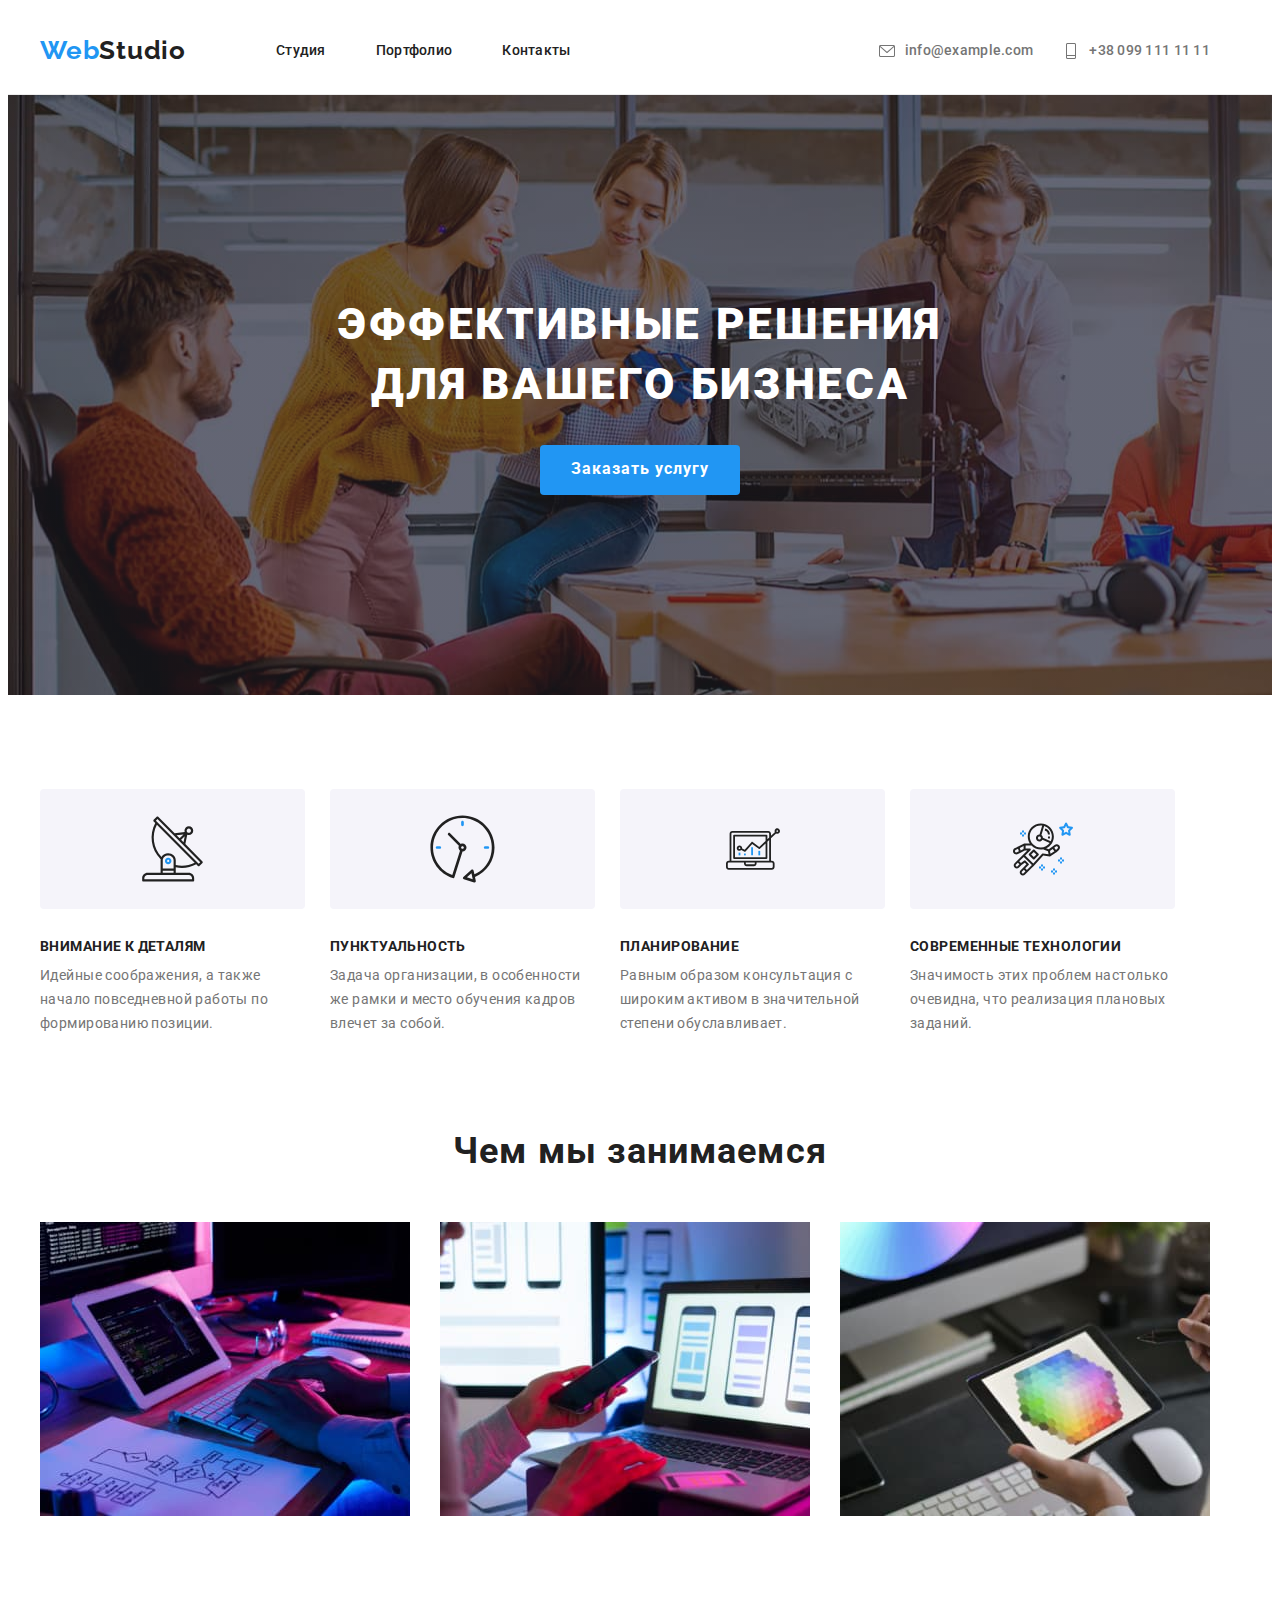
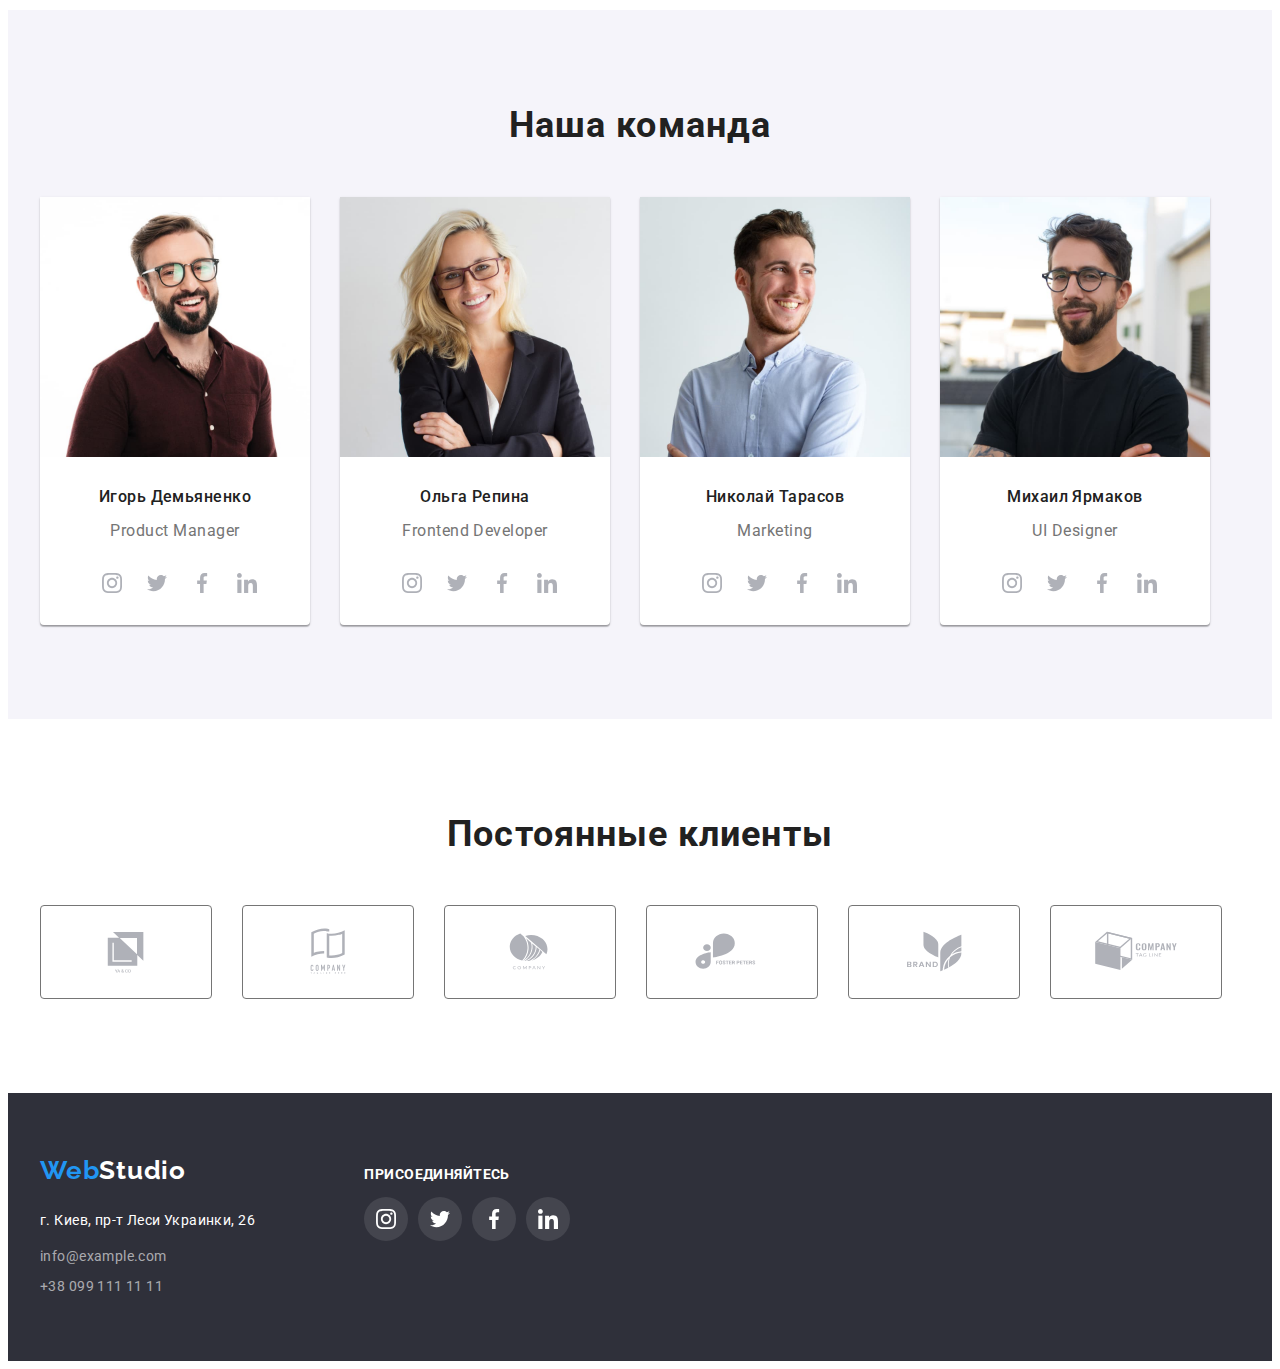
==== index.html @ 885ad69b "перенос 4-го дз" ====
<!DOCTYPE html>
<html lang="ru">
<head>
   <meta charset="UTF-8">
   <meta name="viewport" content="width=device-width, initial-scale=1.0">
   <title>WebStudio</title>
   <link rel="preconnect" href="https://fonts.googleapis.com">
<link rel="preconnect" href="https://fonts.gstatic.com" crossorigin>
<link href="https://fonts.googleapis.com/css2?family=Raleway:wght@700&family=Roboto:wght@400;500;700;900&display=swap" rel="stylesheet">
<link rel="stylesheet" href="https://cdnjs.cloudflare.com/ajax/libs/modern-normalize/1.1.0/modern-normalize.min.css" integrity="sha512-wpPYUAdjBVSE4KJnH1VR1HeZfpl1ub8YT/NKx4PuQ5NmX2tKuGu6U/JRp5y+Y8XG2tV+wKQpNHVUX03MfMFn9Q==" crossorigin="anonymous" referrerpolicy="no-referrer" />   
<link rel="stylesheet" href="./css/styles.css">
</head>
<body>
   <header class="header">
      <nav class="container main-nav">
            <a href="./index.html" class="logo">Web<span>Studio</span>
            </a>
        <ul class="site-nav list">
          <li class="item"><a class="link" href="">Студия</a></li>
          <li class="item"><a class="link" href="./portfolio.html">Портфолио</a></li>
          <li class="item"><a class="link" href="">Контакты</a></li>
       </ul>
     
     <div class="contact">
      
      <a class="contact-link" href="mailto:info@example.com">
         <svg class="icon-contact" width="16px" height="16px">
         <use href="./images/icons.svg#icon-envelope">
         </use>
      </svg>info@example.com</a>

      

      <a class="contact-link" href="tel:+380991111111">
         <svg class="icon-contact" width="16px" height="16px">
         <use href="./images/icons.svg#icon-vector"></use>
      </svg>
      +38 099 111 11 11
   </a>
      
     </div> 
   </nav>
   </header>
   
   <main>
       <!-- Hero section-->

      <section class="hero section">
         <div class="hero-container">
         <h1 class="hero-title">Эффективные решения для вашего бизнеса</h1>
         <button class="hero-button" type="button">Заказать услугу</button>
         </div>
      </section>


       <!-- Work section-->
   <section class="section-work section">
      <div class="container">

      <ul class="list-work list">
         <li>
            <div class="icon-work">
            <svg width="65" height="70">
               <use href="./images/icons.svg#icon-antenna">hgfhfh</use>
            </svg>
            </div>
            <h3 class="section-title">Внимание к деталям</h3>
         <p class="section-description">Идейные соображения, а также начало повседневной работы по формированию позиции.</p>
      </li>
      <li>
         <div class="icon-work">
         <svg width="67" height="70">
            <use href="./images/icons.svg#icon-clock">hgfhfh</use>
         </svg>
      </div>
         <h3 class="section-title">Пунктуальность</h3>
        <p class="section-description">Задача организации, в особенности же рамки и место обучения кадров влечет за собой.</p>
   </li>
   <li>
      <div class="icon-work">
      <svg width="70" height="54">
         <use href="./images/icons.svg#icon-diagram">hgfhfh</use>
      </svg>
   </div>
        <h3 class="section-title">Планирование</h3>
       <p class="section-description">Равным образом консультация с широким активом в значительной степени обуславливает.</p>
  </li>
  <li>
   <div class="icon-work">
   <svg width="70" height="60">
      <use href="./images/icons.svg#icon-astronaut">hgfhfh</use>
   </svg>
</div>
       <h3 class="section-title">Современные технологии</h3>
      <p class="section-description">Значимость этих проблем настолько очевидна, что реализация плановых заданий.</p>
  </li>
      </ul>
      
      </div>
   </section>

    <!-- Examples work section-->

   <section class="section-do">
      <div class="container">
      <h2 class="title">Чем мы занимаемся</h2>
<ul class="list-do list">
   <li class="item-do">
      <img src="./images/img1.jpg" alt="Компьютер" width="370">
   </li>
   <li class="item-do">
      <img src="./images/img2.jpg" alt="Телефон" width="370">
   </li>
   <li class="item-do">
      <img src="./images/img3.jpg" alt="Планшет" width="370">
   </li>
</ul>
</div>
   </section>

    <!-- Team section-->

   <section class="section-team section">
      <div class="container">
      <h2 class="team-title title">Наша команда</h2>

      <ul class="team list">

          <!-- First card -->

         <li class="team-item">
            <img src="./images/team1.jpg" alt="Дизайнер" width="270">
            <div class="team-wrap">
            <h3 class="team-name">Игорь Демьяненко</h3>
            <p class="team-descr">Product Manager</p>
            </div>

            <ul class="social-team">
               <li class="social-list">
                  <a class="team-link" href="#">
                  <svg class="icon-team">
                     <use href="./images/icons.svg#icon-instagram"></use>
                  </svg>
               </a>
               </li>
               <li class="social-list">
                  <a class="team-link" href="#">
                  <svg class="icon-team">
                     <use href="./images/icons.svg#icon-twitter-1"></use>
                  </svg>
                  </a>
               </li>
               <li class="social-list">
                  <a class="team-link" href="#">
                  <svg class="icon-team">
                     <use href="./images/icons.svg#icon-facebook"></use>
                  </svg>
                  </a>
               </li>
               <li class="social-list">
                  <a class="team-link" href="#">
                  <svg class="icon-team">
                     <use href="./images/icons.svg#icon-linkedin"></use>
                  </svg>
                  </a>
               </li>
            </ul>

         </li>
         <li class="team-item">
            <img src="./images/team2.jpg" alt="Разработчик" width="270">
            <div class="team-wrap">
            <h3 class="team-name">Ольга Репина</h3>
            <p class="team-descr">Frontend Developer</p>
         </div>

         <ul class="social-team">
            <li class="social-list">
               <a class="team-link" href="#">
               <svg class="icon-team">
                  <use href="./images/icons.svg#icon-instagram"></use>
               </svg>
            </a>
            </li>
            <li class="social-list">
               <a class="team-link" href="#">
               <svg class="icon-team">
                  <use href="./images/icons.svg#icon-twitter-1"></use>
               </svg>
               </a>
            </li>
            <li class="social-list">
               <a class="team-link" href="#">
               <svg class="icon-team">
                  <use href="./images/icons.svg#icon-facebook"></use>
               </svg>
               </a>
            </li>
            <li class="social-list">
               <a class="team-link" href="#">
               <svg class="icon-team">
                  <use href="./images/icons.svg#icon-linkedin"></use>
               </svg>
               </a>
            </li>
         </ul>

         </li>
         <li class="team-item">
            <img src="./images/team3.jpg" alt="Маркетолог" width="270">
            <div class="team-wrap">
            <h3 class="team-name">Николай Тарасов</h3>
            <p class="team-descr">Marketing</p>
         </div>

         <ul class="social-team">
            <li class="social-list">
               <a class="team-link" href="#">
               <svg class="icon-team">
                  <use href="./images/icons.svg#icon-instagram"></use>
               </svg>
            </a>
            </li>
            <li class="social-list">
               <a class="team-link" href="#">
               <svg class="icon-team">
                  <use href="./images/icons.svg#icon-twitter-1"></use>
               </svg>
               </a>
            </li>
            <li class="social-list">
               <a class="team-link" href="#">
               <svg class="icon-team">
                  <use href="./images/icons.svg#icon-facebook"></use>
               </svg>
               </a>
            </li>
            <li class="social-list">
               <a class="team-link" href="#">
               <svg class="icon-team">
                  <use href="./images/icons.svg#icon-linkedin"></use>
               </svg>
               </a>
            </li>
         </ul>

         </li>
         <li class="team-item">
            <img src="./images/team4.jpg" alt="Дизайнер интерфейсов" width="270">
            <div class="team-wrap">
            <h3 class="team-name">Михаил Ярмаков</h3>
            <p class="team-descr">UI Designer</p>
         </div>

         <ul class="social-team">
            <li class="social-list">
               <a class="team-link" href="#">
               <svg class="icon-team">
                  <use href="./images/icons.svg#icon-instagram"></use>
               </svg>
            </a>
            </li>
            <li class="social-list">
               <a class="team-link" href="#">
               <svg class="icon-team">
                  <use href="./images/icons.svg#icon-twitter-1"></use>
               </svg>
               </a>
            </li>
            <li class="social-list">
               <a class="team-link" href="#">
               <svg class="icon-team">
                  <use href="./images/icons.svg#icon-facebook"></use>
               </svg>
               </a>
            </li>
            <li class="social-list">
               <a class="team-link" href="#">
               <svg class="icon-team">
                  <use href="./images/icons.svg#icon-linkedin"></use>
               </svg>
               </a>
            </li>
         </ul>

         </li>
      </ul>
      </div>
   </section>

   <!-- Clients -->

   <section class="clients">
      <div class="container">

         <h2 class="clients-title title">Постоянные клиенты</h2>

         <ul class="clients-list">
            <li class="clients-item">
               <a href="#">
                  <svg class="icon-clients" >
                  <use href="./images/icons.svg#icon-logo">
                  </use>
               </svg>
            </a>
            </li>
            <li class="clients-item">
               <a href="#">
                  <svg class="icon-clients">
                  <use href="./images/icons.svg#icon-logo-1">
                  </use>
               </svg>
            </a>
            </li>
            <li class="clients-item">
               <a href="#">
                  <svg class="icon-clients">
                  <use href="./images/icons.svg#icon-logo-2">
                  </use>
               </svg>
            </a>
            </li>
            <li class="clients-item">
               <a href="#">
                  <svg class="icon-clients">
                  <use href="./images/icons.svg#icon-logo-3">
                  </use>
               </svg>
            </a>
            </li>
            <li class="clients-item">
               <a href="#">
                  <svg class="icon-clients">
                  <use href="./images/icons.svg#icon-logo-4">
                  </use>
               </svg>
            </a>
            </li>
            <li class="clients-item">
               <a href="#">
                  <svg class="icon-clients">
                  <use href="./images/icons.svg#icon-logo-5">
                  </use>
               </svg>
            </a>
            </li>
         </ul>
      </div>
   </section>
   </main>

    <!-- Footer Ooo-->

   <footer class="footer">

      <div class="container">
      <div class="footer-wrap">
      <a href="" class="logo footer">Web<span>Studio</span></a>
      <div class="adress-wrap">
         <p class="adress">г. Киев, пр-т Леси Украинки, 26</p>
         <a class="footer-link" href="mailto:info@example.com">info@example.com</a><br />
         <a class="footer-link" href="tel:+380991111111">+38 099 111 11 11</a>
      </div>
      </div>

      <!-- Socials -->

<div class="footer-socials">
   <p class="footer-socials-title">Присоединяйтесь</p>

   <ul class="social-footer">

      <li class="social-footer-list">
         <a class="social-footer-link" href="#">
         <svg class="icon-footer" width="20" height="20">
            <use href="./images/icons.svg#icon-instagram"></use>
         </svg>
      </a>

      </li>
      <li class="social-footer-list">
         <a class="social-footer-link" href="#">
         <svg class="icon-footer" width="20" height="20">
            <use href="./images/icons.svg#icon-twitter-1"></use>
         </svg>
         </a>
      </li>

      <li class="social-footer-list">
         <a class="social-footer-link" href="#">
         <svg class="icon-footer" width="20" height="20">
            <use href="./images/icons.svg#icon-facebook"></use>
         </svg>
         </a>
      </li>

      <li class="social-footer-list">
         <a class="social-footer-link" href="#">
         <svg class="icon-footer" width="20" height="20">
            <use href="./images/icons.svg#icon-linkedin"></use>
         </svg>
         </a>
      </li>

   </ul>

</div>
      </div>
   </footer>
</body>
</html>
---- css/styles.css ----
:root{
    --primary-text-color: #212121;
    --secondary-text-color: #757575;
    --primary-white-color: #FFFFFF;
    --accent-color: #2196F3;
    --background-color: #2F303A;
    --background-button: #F5F4FA;
    --socials-color: #afb1b8;
}

body{
    color: var(--secondary-text-color);
    font-family: 'Roboto', sans-serif;
    font-size: 16px;
    line-height: 1.87;
    letter-spacing: 0.03em;
    text-align: left;
}

.section{
    padding-top: 94px;
    padding-bottom: 94px;
}

ul {
    margin: 0;
    padding: 0;
    list-style: none;
  }

img{
    display: block;
}

h1,h2,h3,h4,h5,h6{
    color: var(--primary-text-color);
    margin: 0;
    font-size: 18px;
    font-weight: 700;
    line-height: 2;
    letter-spacing: 0.06em;
}


/* Logo */

.logo{
    font-family: 'Raleway', sans-serif;
    color: var(--accent-color) ;
    
font-size: 26px;

font-weight: 700;
line-height: 1.19;
letter-spacing: 0.03em;
text-align: left;
text-decoration: none;
}

.logo > span{
    color: var(--primary-text-color);
    font-size: 26px;
    line-height: 1.38;
    letter-spacing: 0.03em;
    margin-right: 90px;
}

/* Site-nav */

.header{
    border-bottom: 1px solid #ECECEC ;
    padding-top: 25px;
    padding-bottom: 25px;
}

.container{
    width: 1200px;
    padding-left: 15px;
    padding-right: 15px;
    margin-left: auto;
    margin-right: auto;
}

.main-nav{
    display: flex;
    align-items: center;
}

.site-nav{
    display: flex;
}

.site-nav .link{
    display: block;
    font-weight: 500;
    font-size: 14px;
    line-height: 1.14;
    letter-spacing: 0.02em;
    color: var(--primary-text-color);
    text-decoration: none;
}

.site-nav .item{
    margin-right: 50px;
}

.site-nav .item:last-child{
    margin-right: 0;
}

.site-nav .link:hover,
.site-nav .link:focus{
    color: var(--accent-color);
}

.list{
    list-style: none;
}

/* Contact */

.icon-contact{
    
    margin-right: 10px;
}

.contact-link{
    margin-right: 30px;
}

.contact{
    display: flex;
    margin-left: auto;
    
    
}

.contact-link{
    display: flex;
    color: var(--secondary-text-color);
    font-weight: 500;
    font-size: 14px;
    line-height: 1.14;
    letter-spacing: 0.02em;
    text-decoration: none;
    align-items: center;
}

.icon-contact{
    fill: var(--secondary-text-color);
}


.contact-link:first-child{
    margin-right: 30px;
}

.contact-link:hover,
.contact-link:focus{
    color: var(--accent-color);
}

.contact-link:hover .icon-contact,
.contact-link:focus .icon-contact{
    fill: var(--accent-color);

}





/* Hero */

.hero{
    
    background-image: linear-gradient(
        to right, rgba(47,48,58,0.4), rgba(47,48,58,0.4)
    ),
    url(../images/hero.jpg);
    max-width: 1600px;
    padding-top: 200px;
    padding-bottom: 200px;
    margin-left: auto;
    margin-right: auto;
}

.hero-container{
    width: 640px;
    text-align: center;
    margin-left: auto;
    margin-right: auto;

}

.hero-title{
    
    color: var(--primary-white-color);
font-size: 44px;
font-weight: 900;
line-height: 1.36;
letter-spacing: 0.06em;
text-align: center;
text-transform: uppercase;
margin-bottom: 30px;

}

.hero-button{
    color: var(--primary-white-color);
    background-color: var(--accent-color);
    font-family: 'Roboto', sans-serif;
    width: 200px;
    height: 50px;
    border-radius: 4px;
    padding: 0;
    border: 0;
font-size: 16px;
font-style: normal;
font-weight: 700;
line-height: 1.88;
letter-spacing: 0.06em;
text-align: center;
cursor: pointer;
}

/* Section Work */

.icon-work{
    display: flex;
  min-height: 120px;
  background-color: var(--background-button);
  justify-content: center;
  align-items: center;
  border-radius: 4px;
  margin-bottom: 30px;
}

.section-work{
    padding-bottom: 47px;
}

.list-work{
    display: flex;
    padding-left: 0;
}

.list-work > li{
    width: 265px;
    margin-right: 25px;
}

.list-work > li:last-child{
    margin-right: 0;
}

.section-description{
font-size: 14px;
line-height: 1.71;
letter-spacing: 0.03em;
margin: 0;
margin-top: 10px;
}

.section-title{

font-size: 14px;
font-weight: 700;
line-height: 1.14;
letter-spacing: 0.03em;
text-transform: uppercase;
}

.section-do,
.section-team{
    margin-left: auto;
    margin-right: auto;
    
}

.section-do{
    padding-top: 47px;
    padding-bottom: 94px;
}

.section-do .title{
    margin-bottom: 50px;
}

.section-team{
    background-color: var(--background-button);
    padding-bottom: 94px;
}

.list-do{
    display: flex;
    padding-left: 0;
    margin-top: 0;
    margin-bottom: 0;
}

.item-do{  
    margin-right: 30px;
}

.item-do:last-child{
    margin-right: 0;
}



.title{
font-size: 36px;
font-weight: 700;
line-height: 1.17;
letter-spacing: 0.03em;
text-align: center;

}

/* Team */
.team-name{
font-size: 16px;
font-weight: 500;
line-height: 1.19;
letter-spacing: 0.03em;
}

.team-title{
    margin-bottom: 50px;
}

.team{
    display: flex;
    padding-left: 0;
}

.team-descr{
    margin: 0;
    margin-top: 10px;
    
}

.team-item{
    margin-right: 30px;
    min-height: 428px;
    background-color: var(--primary-white-color);
    box-shadow: 0px 1px 3px rgba(0, 0, 0, 0.12), 0px 1px 1px rgba(0, 0, 0, 0.14), 0px 2px 1px rgba(0, 0, 0, 0.2);
    border-radius: 0px 0px 4px 4px;
}

.team-item:last-child{
    margin: 0;
}

.team-wrap{
    text-align: center;
    margin-top: 30px;
    margin-bottom: 16px;
}

.team-name{
    margin: 0;
}

/* Team socials */

.social-team{
    display: flex;
    justify-content: space-around;
    padding-left: 49px;
    padding-right: 41px;
}

.icon-team{
    width: 20px;
    height: 20px;
    fill: var(--socials-color);
}

.social-list{
    display: flex;
    align-items: center;
}

.team-link{
    display: flex;
    width: 44px;
    height: 44px;
    align-items: center;
    justify-content: center;
}

.team-link:hover,
.team-link:focus{
    background-color: var(--accent-color);
    border-radius: 50%;
}



.social-list:hover .icon-team{
    fill: var(--primary-white-color);
}


button{
    color:var(--primary-text-color);
}

button:hover{
    background-color: var(--accent-color);
    color: var(--primary-white-color);
    
}

/* Clients */

.clients{
    padding-top: 94px;
    padding-bottom: 94px;
}

.clients-title{
    
    margin-bottom: 50px;
}

.clients-list{
    display: flex;
    
}

.clients-item{
    border: 1px solid;
    border-radius: 4px;
    margin-right: 30px;
    width: 170px;
    height: 92px;
}

.clients-item:last-child{
    margin-right: 0;
}



.icon-clients{
    width: 170px;
    height: 92px;
    fill: var(--socials-color);
}

.icon-clients:hover{
    fill: var(--accent-color);
    border: 1px solid var(--accent-color);
    border-radius: 4px;
}
   


/* Footer */

.footer{
    background-color: var(--background-color);
    padding-top: 60px;
    padding-bottom: 60px;
}

.footer-wrap{
    display: inline-flex;
    flex-wrap: wrap;
    flex-direction: column;
    width: 250px;
}


.logo.footer > span{
    color: var(--primary-white-color);
}

.logo.footer{
    padding: 0;
}

.adress{
    color: var(--primary-white-color);
    font-size: 14px;
    line-height: 1.71;
    letter-spacing: 0.03em;
    font-style: normal;
    margin-top: 20px;
    margin-bottom: 9px;
}

.footer-link{
    color: #FFFFFF99;
font-size: 14px;
line-height: 1.71px;
letter-spacing: 0.03em;
text-decoration: none;
font-style: normal;
margin-bottom: 9px;
}

.footer-link:hover,
.footer-link:focus{
    color: var(--accent-color);
}

/* Footer socials */

.footer-socials-title{
    color:var(--primary-white-color);
    text-transform: uppercase;;
font-size: 14px;
font-weight: 700;
line-height: 1.14;
letter-spacing: 0.03em;
}

.footer-socials{
display: inline-flex;
flex-direction: column;
margin-left: 70px;
   
}

.social-footer{
    display: flex;
    justify-content: space-around;
}

.social-footer-list{
    background-color: rgba(255, 255, 255, 0.1);
    width: 44px;
    height: 44px;
    border-radius: 50%;
    display: flex;
    align-items: center;
    justify-content: center;
    margin-right: 10px;
}

.social-footer-list:hover{
    background-color: var(--accent-color);
}


.icon-footer{
    display: flex;
    justify-content: center;
    align-items: center;
    fill: var(--primary-white-color);
     
}
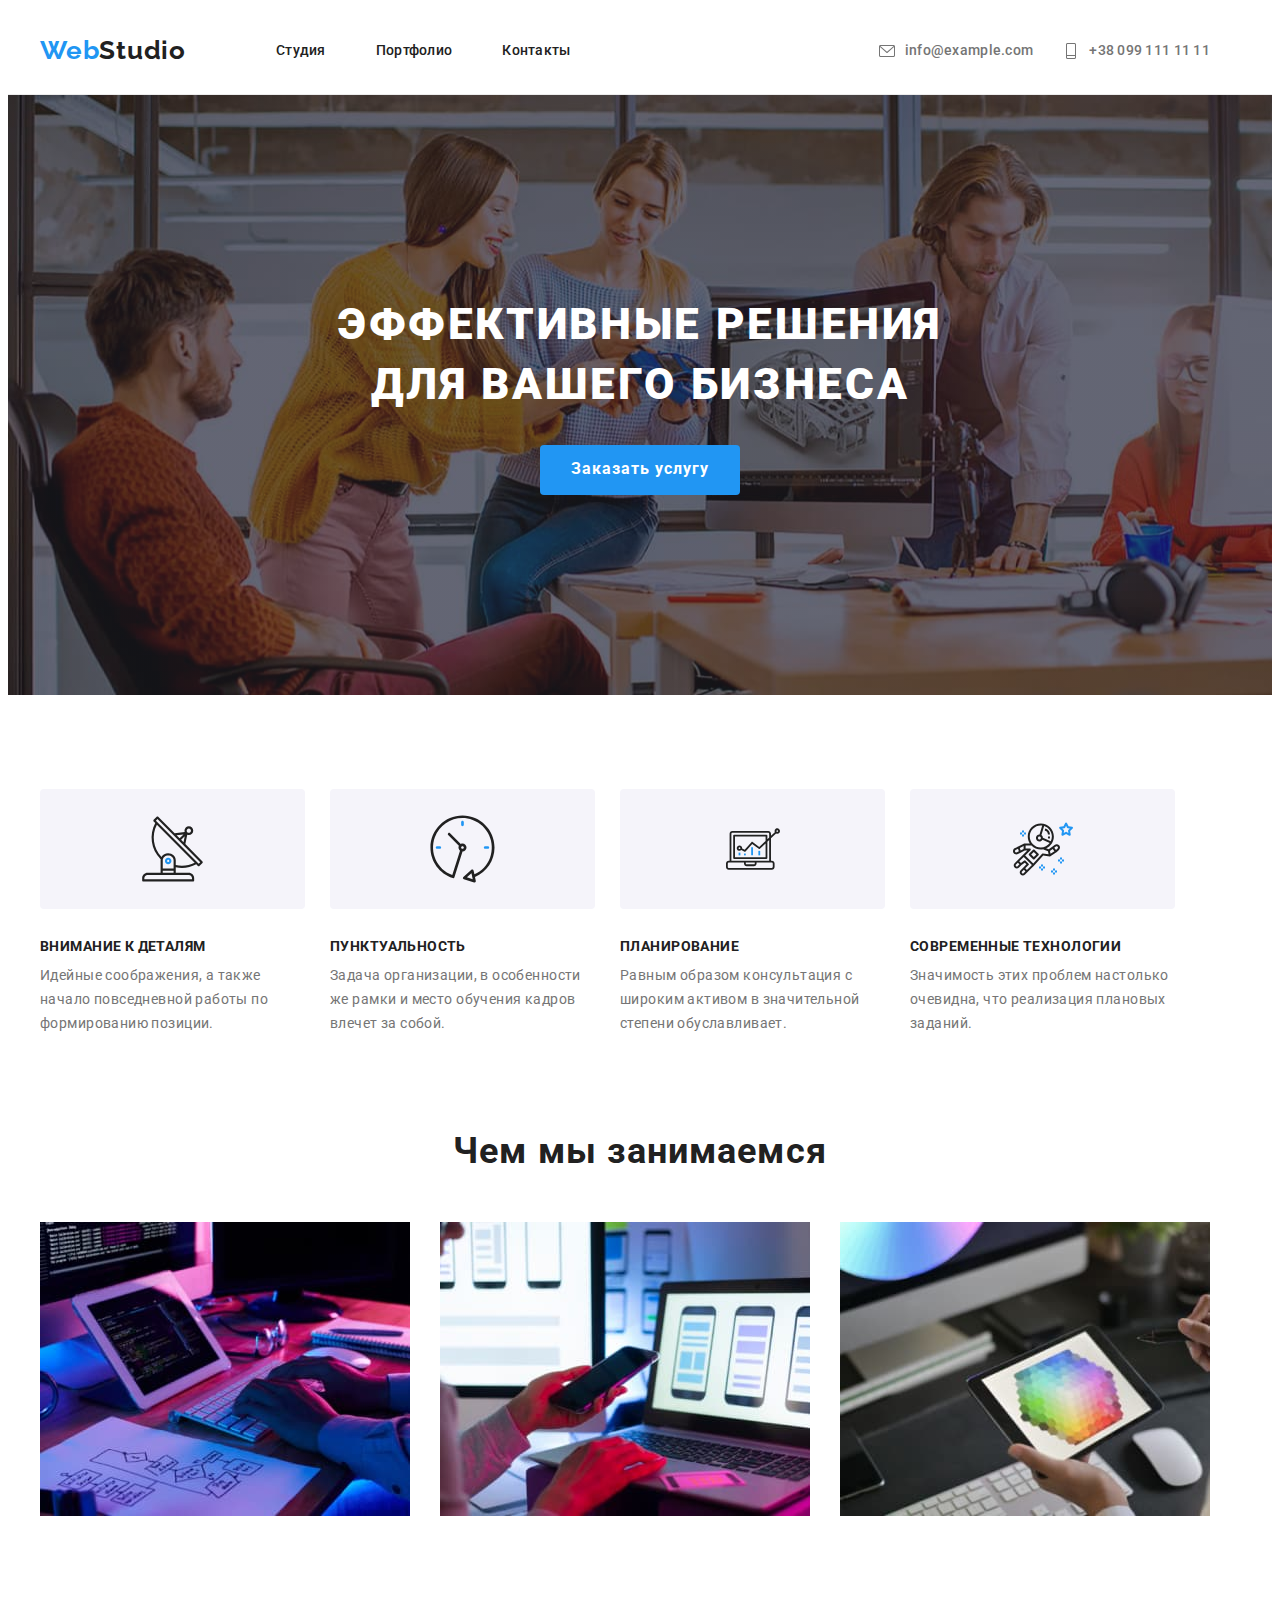
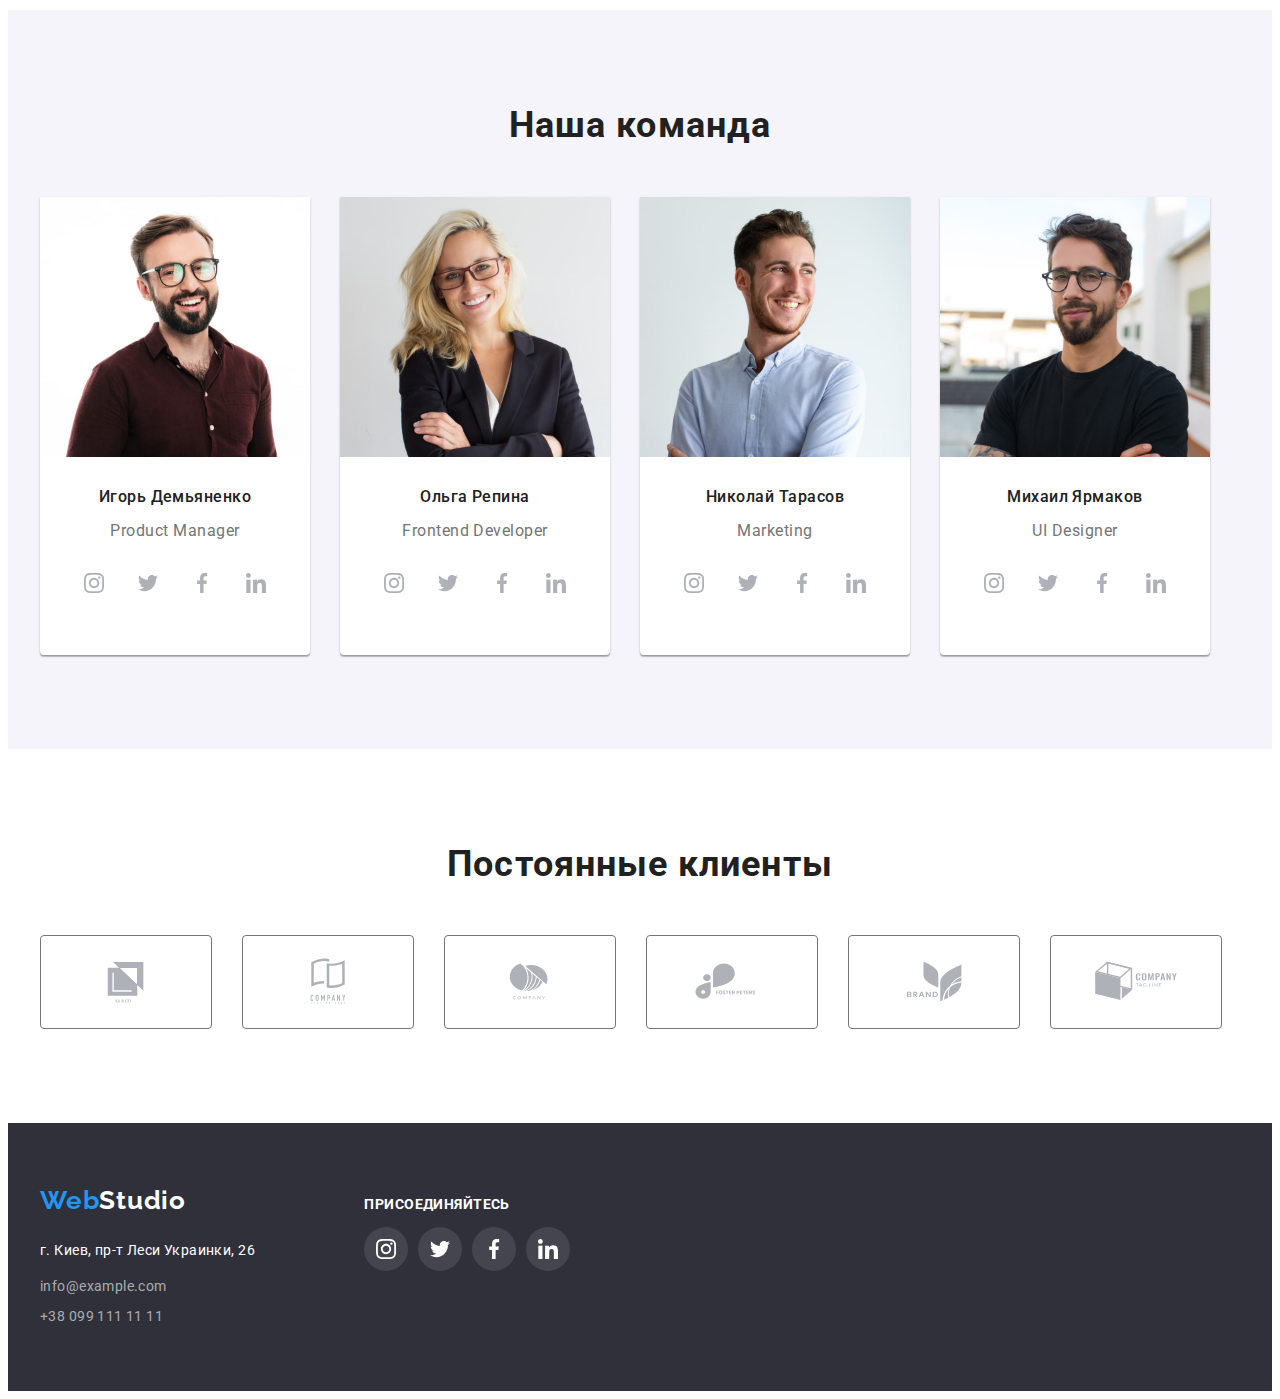
==== commit d2bb3c1a: "исправлены файлы" ====
--- a/index.html
+++ b/index.html
@@ -136,28 +136,28 @@
             </div>
 
             <ul class="social-team">
-               <li class="social-list">
+               <li class="social-item">
                   <a class="team-link" href="#">
                   <svg class="icon-team">
                      <use href="./images/icons.svg#icon-instagram"></use>
                   </svg>
                </a>
                </li>
-               <li class="social-list">
+               <li class="social-item">
                   <a class="team-link" href="#">
                   <svg class="icon-team">
                      <use href="./images/icons.svg#icon-twitter-1"></use>
                   </svg>
                   </a>
                </li>
-               <li class="social-list">
+               <li class="social-item">
                   <a class="team-link" href="#">
                   <svg class="icon-team">
                      <use href="./images/icons.svg#icon-facebook"></use>
                   </svg>
                   </a>
                </li>
-               <li class="social-list">
+               <li class="social-item">
                   <a class="team-link" href="#">
                   <svg class="icon-team">
                      <use href="./images/icons.svg#icon-linkedin"></use>
@@ -175,28 +175,28 @@
          </div>
 
          <ul class="social-team">
-            <li class="social-list">
+            <li class="social-item">
                <a class="team-link" href="#">
                <svg class="icon-team">
                   <use href="./images/icons.svg#icon-instagram"></use>
                </svg>
             </a>
             </li>
-            <li class="social-list">
+            <li class="social-item">
                <a class="team-link" href="#">
                <svg class="icon-team">
                   <use href="./images/icons.svg#icon-twitter-1"></use>
                </svg>
                </a>
             </li>
-            <li class="social-list">
+            <li class="social-item">
                <a class="team-link" href="#">
                <svg class="icon-team">
                   <use href="./images/icons.svg#icon-facebook"></use>
                </svg>
                </a>
             </li>
-            <li class="social-list">
+            <li class="social-item">
                <a class="team-link" href="#">
                <svg class="icon-team">
                   <use href="./images/icons.svg#icon-linkedin"></use>
@@ -214,28 +214,28 @@
          </div>
 
          <ul class="social-team">
-            <li class="social-list">
+            <li class="social-item">
                <a class="team-link" href="#">
                <svg class="icon-team">
                   <use href="./images/icons.svg#icon-instagram"></use>
                </svg>
             </a>
             </li>
-            <li class="social-list">
+            <li class="social-item">
                <a class="team-link" href="#">
                <svg class="icon-team">
                   <use href="./images/icons.svg#icon-twitter-1"></use>
                </svg>
                </a>
             </li>
-            <li class="social-list">
+            <li class="social-item">
                <a class="team-link" href="#">
                <svg class="icon-team">
                   <use href="./images/icons.svg#icon-facebook"></use>
                </svg>
                </a>
             </li>
-            <li class="social-list">
+            <li class="social-item">
                <a class="team-link" href="#">
                <svg class="icon-team">
                   <use href="./images/icons.svg#icon-linkedin"></use>
@@ -253,28 +253,28 @@
          </div>
 
          <ul class="social-team">
-            <li class="social-list">
+            <li class="social-item">
                <a class="team-link" href="#">
                <svg class="icon-team">
                   <use href="./images/icons.svg#icon-instagram"></use>
                </svg>
             </a>
             </li>
-            <li class="social-list">
+            <li class="social-item">
                <a class="team-link" href="#">
                <svg class="icon-team">
                   <use href="./images/icons.svg#icon-twitter-1"></use>
                </svg>
                </a>
             </li>
-            <li class="social-list">
+            <li class="social-item">
                <a class="team-link" href="#">
                <svg class="icon-team">
                   <use href="./images/icons.svg#icon-facebook"></use>
                </svg>
                </a>
             </li>
-            <li class="social-list">
+            <li class="social-item">
                <a class="team-link" href="#">
                <svg class="icon-team">
                   <use href="./images/icons.svg#icon-linkedin"></use>
@@ -297,7 +297,7 @@
 
          <ul class="clients-list">
             <li class="clients-item">
-               <a href="#">
+               <a href="#" class="clients-link">
                   <svg class="icon-clients" >
                   <use href="./images/icons.svg#icon-logo">
                   </use>
@@ -305,7 +305,7 @@
             </a>
             </li>
             <li class="clients-item">
-               <a href="#">
+               <a href="#" class="clients-link">
                   <svg class="icon-clients">
                   <use href="./images/icons.svg#icon-logo-1">
                   </use>
@@ -313,7 +313,7 @@
             </a>
             </li>
             <li class="clients-item">
-               <a href="#">
+               <a href="#" class="clients-link">
                   <svg class="icon-clients">
                   <use href="./images/icons.svg#icon-logo-2">
                   </use>
@@ -321,7 +321,7 @@
             </a>
             </li>
             <li class="clients-item">
-               <a href="#">
+               <a href="#" class="clients-link">
                   <svg class="icon-clients">
                   <use href="./images/icons.svg#icon-logo-3">
                   </use>
@@ -329,7 +329,7 @@
             </a>
             </li>
             <li class="clients-item">
-               <a href="#">
+               <a href="#" class="clients-link">
                   <svg class="icon-clients">
                   <use href="./images/icons.svg#icon-logo-4">
                   </use>
@@ -337,7 +337,7 @@
             </a>
             </li>
             <li class="clients-item">
-               <a href="#">
+               <a href="#" class="clients-link">
                   <svg class="icon-clients">
                   <use href="./images/icons.svg#icon-logo-5">
                   </use>
@@ -370,7 +370,7 @@
 
    <ul class="social-footer">
 
-      <li class="social-footer-list">
+      <li class="social-footer-item">
          <a class="social-footer-link" href="#">
          <svg class="icon-footer" width="20" height="20">
             <use href="./images/icons.svg#icon-instagram"></use>
@@ -378,7 +378,7 @@
       </a>
 
       </li>
-      <li class="social-footer-list">
+      <li class="social-footer-item">
          <a class="social-footer-link" href="#">
          <svg class="icon-footer" width="20" height="20">
             <use href="./images/icons.svg#icon-twitter-1"></use>
@@ -386,7 +386,7 @@
          </a>
       </li>
 
-      <li class="social-footer-list">
+      <li class="social-footer-item">
          <a class="social-footer-link" href="#">
          <svg class="icon-footer" width="20" height="20">
             <use href="./images/icons.svg#icon-facebook"></use>
@@ -394,7 +394,7 @@
          </a>
       </li>
 
-      <li class="social-footer-list">
+      <li class="social-footer-item">
          <a class="social-footer-link" href="#">
          <svg class="icon-footer" width="20" height="20">
             <use href="./images/icons.svg#icon-linkedin"></use>
--- a/css/styles.css
+++ b/css/styles.css
@@ -347,6 +347,7 @@
     background-color: var(--primary-white-color);
     box-shadow: 0px 1px 3px rgba(0, 0, 0, 0.12), 0px 1px 1px rgba(0, 0, 0, 0.14), 0px 2px 1px rgba(0, 0, 0, 0.2);
     border-radius: 0px 0px 4px 4px;
+    padding-bottom: 30px;
 }
 
 .team-item:last-child{
@@ -368,8 +369,8 @@
 .social-team{
     display: flex;
     justify-content: space-around;
-    padding-left: 49px;
-    padding-right: 41px;
+    padding-left: 32px;
+    padding-right: 32px;
 }
 
 .icon-team{
@@ -378,9 +379,14 @@
     fill: var(--socials-color);
 }
 
-.social-list{
+.social-item{
     display: flex;
     align-items: center;
+    margin-right: 10px;
+}
+
+.social-item:last-child{
+    margin-right: 0;
 }
 
 .team-link{
@@ -389,7 +395,10 @@
     height: 44px;
     align-items: center;
     justify-content: center;
-}
+    
+}
+
+
 
 .team-link:hover,
 .team-link:focus{
@@ -399,8 +408,11 @@
 
 
 
-.social-list:hover .icon-team{
+
+.team-link:hover .icon-team,
+.team-link:focus .icon-team{
     fill: var(--primary-white-color);
+   
 }
 
 
@@ -408,7 +420,8 @@
     color:var(--primary-text-color);
 }
 
-button:hover{
+button:hover,
+button:focus{
     background-color: var(--accent-color);
     color: var(--primary-white-color);
     
@@ -451,11 +464,19 @@
     fill: var(--socials-color);
 }
 
-.icon-clients:hover{
+.clients-link{
+    font-size: 0;
+}
+
+.clients-link:hover .icon-clients,
+.clients-link:focus .icon-clients{
     fill: var(--accent-color);
     border: 1px solid var(--accent-color);
     border-radius: 4px;
 }
+
+
+
    
 
 
@@ -531,7 +552,7 @@
     justify-content: space-around;
 }
 
-.social-footer-list{
+.social-footer-link{
     background-color: rgba(255, 255, 255, 0.1);
     width: 44px;
     height: 44px;
@@ -542,10 +563,13 @@
     margin-right: 10px;
 }
 
-.social-footer-list:hover{
+.social-footer-link:hover,
+.social-footer-link:focus{
     background-color: var(--accent-color);
-}
-
+    background-size: inherit;
+    border-radius: 50%;
+   
+}
 
 .icon-footer{
     display: flex;
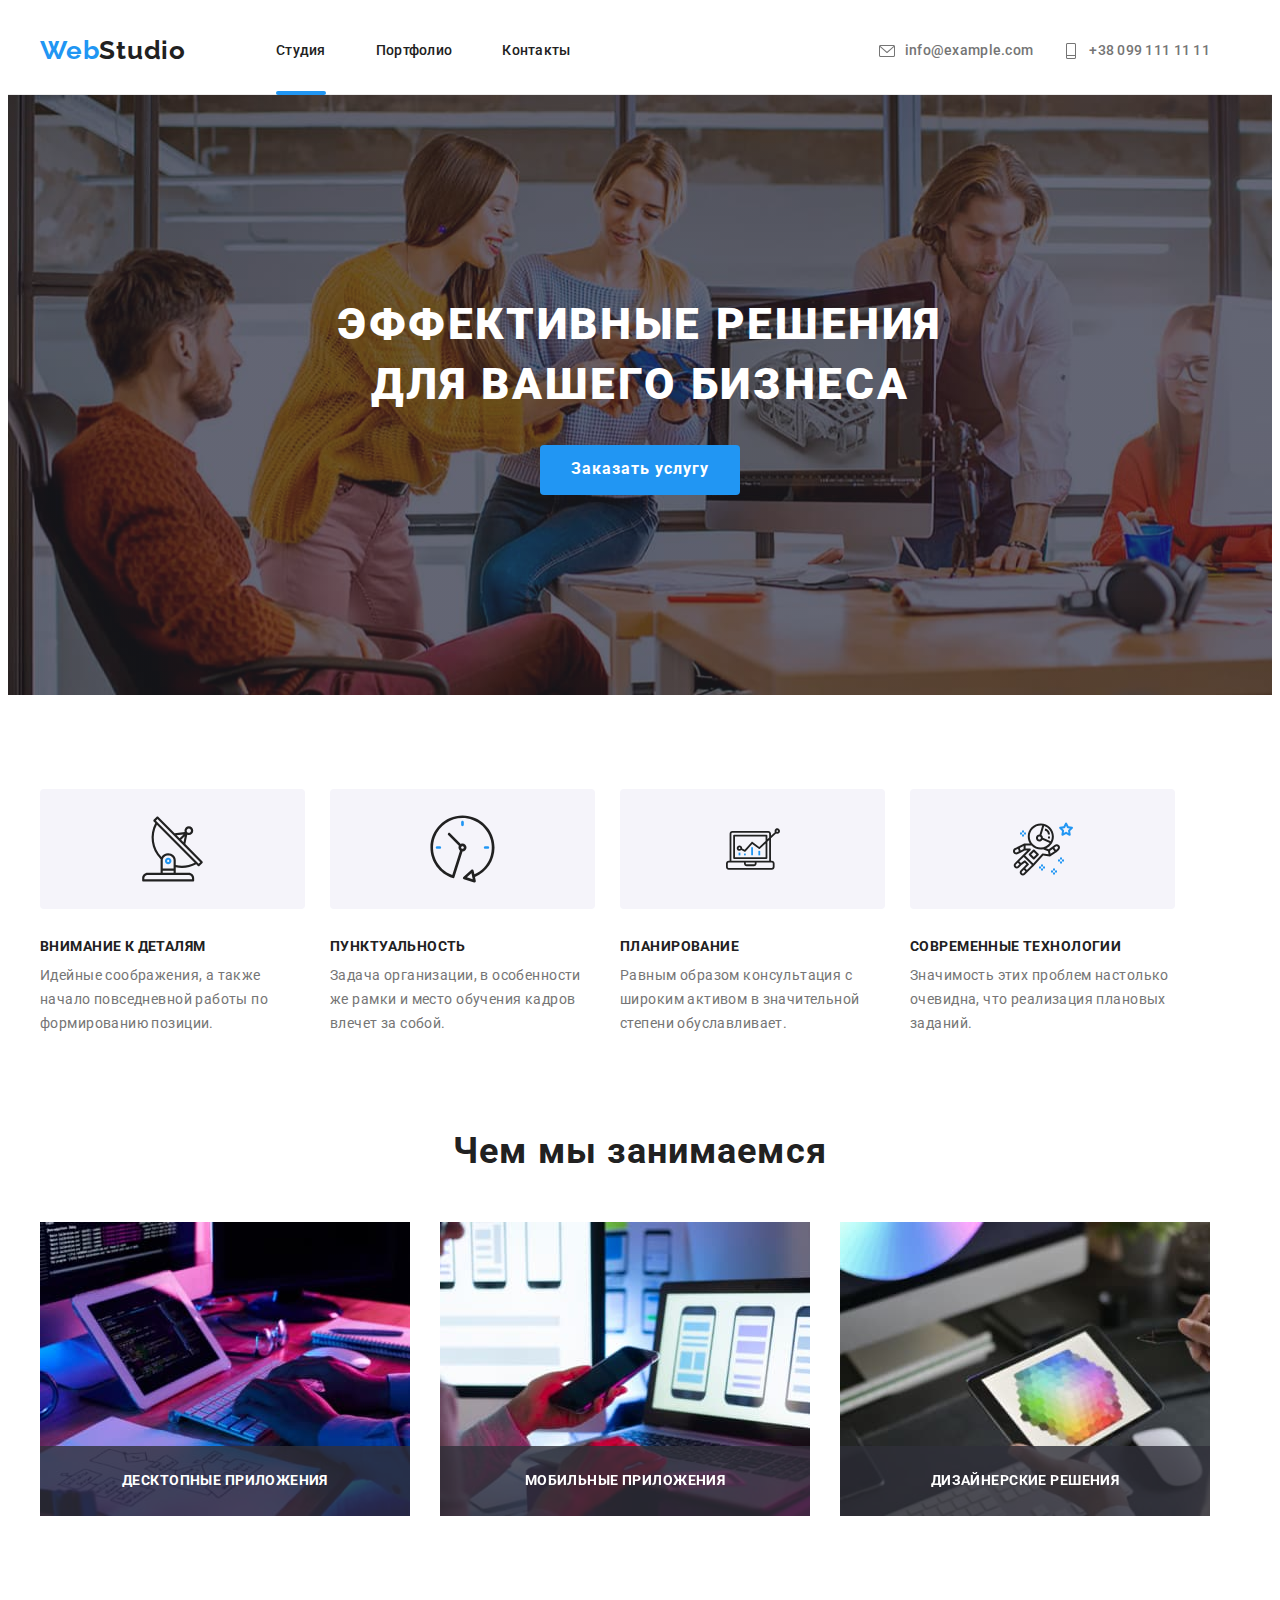
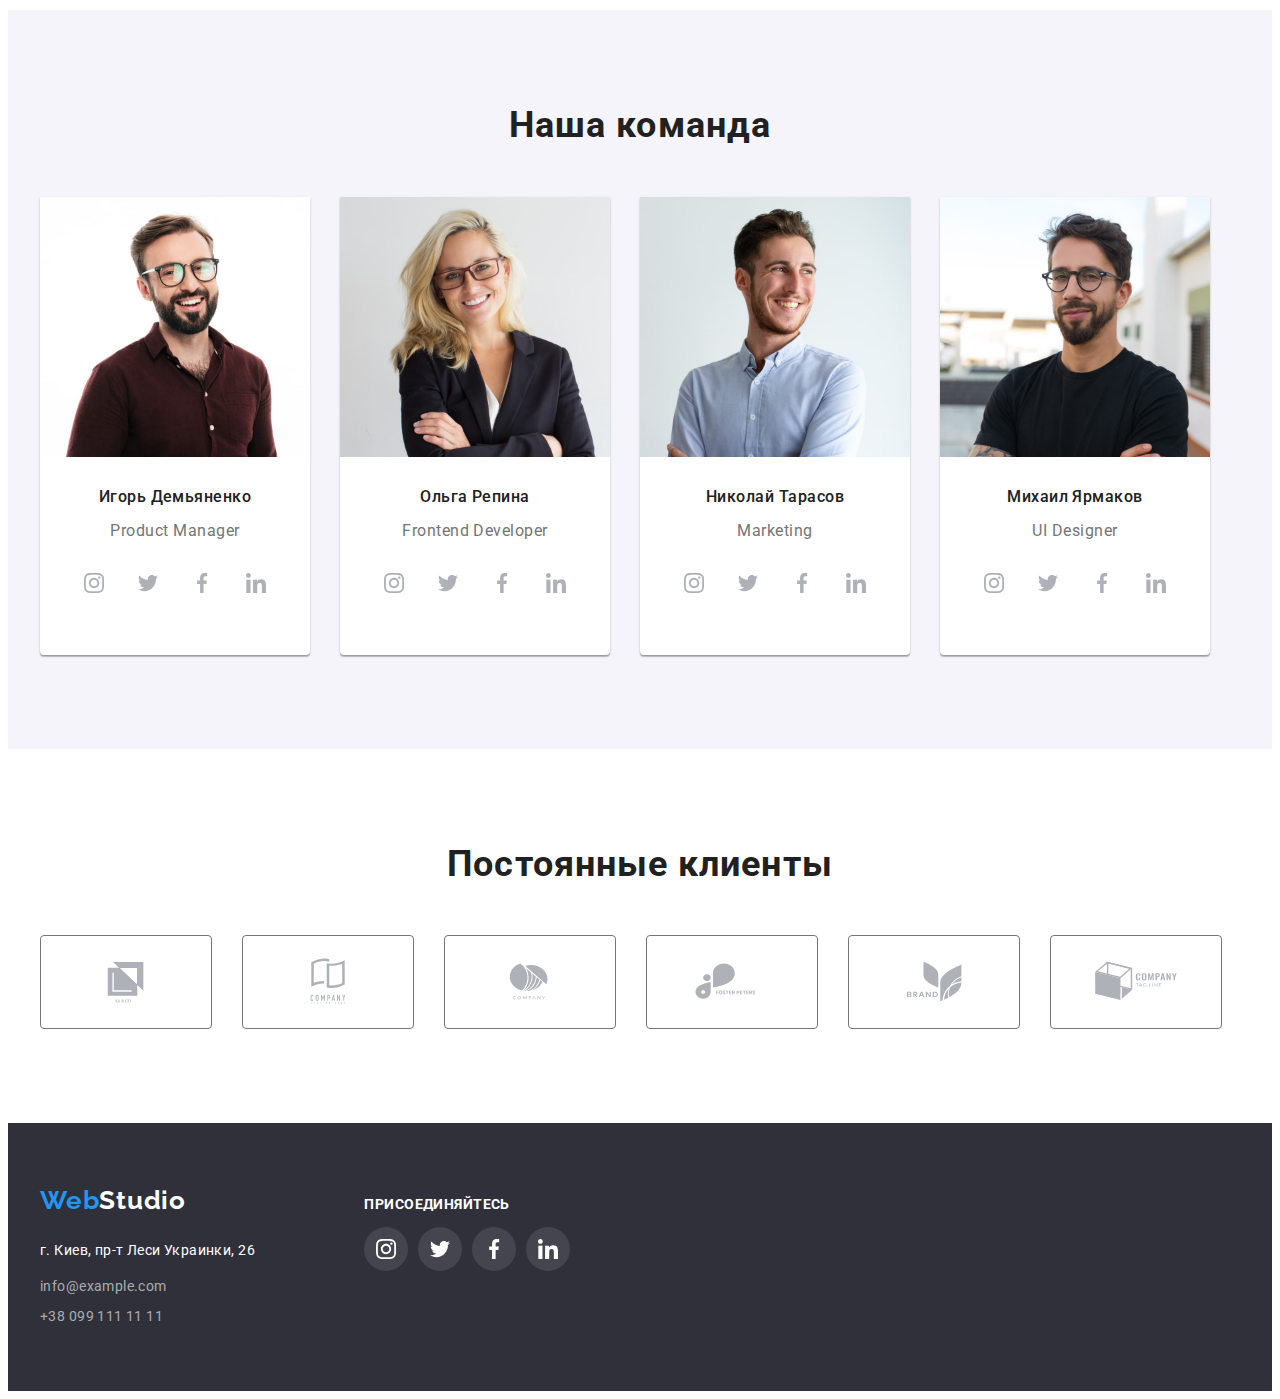
==== commit 59e9b248: "Добавлена модалка, эффекты" ====
--- a/index.html
+++ b/index.html
@@ -16,7 +16,7 @@
             <a href="./index.html" class="logo">Web<span>Studio</span>
             </a>
         <ul class="site-nav list">
-          <li class="item"><a class="link" href="">Студия</a></li>
+         <li class="item"><a class="link current" href="./index.html">Студия</a></li>
           <li class="item"><a class="link" href="./portfolio.html">Портфолио</a></li>
           <li class="item"><a class="link" href="">Контакты</a></li>
        </ul>
@@ -48,9 +48,21 @@
       <section class="hero section">
          <div class="hero-container">
          <h1 class="hero-title">Эффективные решения для вашего бизнеса</h1>
-         <button class="hero-button" type="button">Заказать услугу</button>
+         <button type="button" data-modal-open class="hero-button">Заказать услугу</button>
          </div>
       </section>
+
+      <!-- Modal -->
+
+      <div class="backdrop is-hidden" data-modal>
+         <div class="modal">
+<button data-modal-close class="button-close">
+   <svg class="modal-svg" width="11px" height="11px">
+      <use href="./images/icons.svg#icon-close"></use>
+   </svg>
+</button>
+         </div>
+      </div>
 
 
        <!-- Work section-->
@@ -106,13 +118,23 @@
       <h2 class="title">Чем мы занимаемся</h2>
 <ul class="list-do list">
    <li class="item-do">
-      <img src="./images/img1.jpg" alt="Компьютер" width="370">
+      <div class="do-thumb">     
+          <img src="./images/img1.jpg" alt="Компьютер" width="370">
+          <p class="do-text footer-socials-title">Десктопные приложения</p>
+      </div>
+      
    </li>
    <li class="item-do">
-      <img src="./images/img2.jpg" alt="Телефон" width="370">
+      <div class="do-thumb">     
+         <img src="./images/img2.jpg" alt="Компьютер" width="370">
+         <p class="do-text footer-socials-title">Мобильные приложения</p>
+     </div>
    </li>
    <li class="item-do">
-      <img src="./images/img3.jpg" alt="Планшет" width="370">
+      <div class="do-thumb">     
+         <img src="./images/img3.jpg" alt="Компьютер" width="370">
+         <p class="do-text footer-socials-title">Дизайнерские решения</p>
+     </div>
    </li>
 </ul>
 </div>
@@ -407,5 +429,6 @@
 </div>
       </div>
    </footer>
+   <script src="./js/modal.js"></script>
 </body>
 </html>--- a/css/styles.css
+++ b/css/styles.css
@@ -68,9 +68,11 @@
 /* Site-nav */
 
 .header{
+    
     border-bottom: 1px solid #ECECEC ;
     padding-top: 25px;
     padding-bottom: 25px;
+
 }
 
 .container{
@@ -88,6 +90,7 @@
 
 .site-nav{
     display: flex;
+   
 }
 
 .site-nav .link{
@@ -111,6 +114,24 @@
 .site-nav .link:hover,
 .site-nav .link:focus{
     color: var(--accent-color);
+    transition: color 250ms cubic-bezier(0.4, 0, 0.2, 1);
+}
+
+.current{
+    position: relative;
+}
+
+.current::after{
+    display: inline-block;
+    position: absolute;
+    content: "";
+    width: 100%;
+    height: 4px;
+    background-color: #2196F3;
+    bottom: -36px;
+    left: 0;
+    border-radius: 2px;
+
 }
 
 .list{
@@ -158,12 +179,13 @@
 .contact-link:hover,
 .contact-link:focus{
     color: var(--accent-color);
+    transition: color 250ms cubic-bezier(0.4, 0, 0.2, 1);
 }
 
 .contact-link:hover .icon-contact,
 .contact-link:focus .icon-contact{
     fill: var(--accent-color);
-
+    transition: fill 250ms cubic-bezier(0.4, 0, 0.2, 1);
 }
 
 
@@ -224,6 +246,54 @@
 cursor: pointer;
 }
 
+/* Modal */
+
+.backdrop{
+    position: fixed;
+    width: 100%;
+    height: 100%;
+    background-color: rgba(0, 0, 0, 0.2);
+    top: 0;
+    left: 0;
+    opacity: 1;
+    transition: opacity 250ms cubic-bezier(0.4, 0, 0.2, 1);
+}
+
+.backdrop.is-hidden{
+    opacity: 0;
+    pointer-events: none;
+}
+
+.modal{
+    position: absolute;
+    width: 528px;
+    height: 581px;
+    background-color: var(--primary-white-color);
+    top: 50%;
+    left: 50%;
+    transform: translate(-50%, -50%);
+    box-shadow: 0px 1px 3px rgba(0, 0, 0, 0.12), 0px 1px 1px rgba(0, 0, 0, 0.14), 0px 2px 1px rgba(0, 0, 0, 0.2);
+    border-radius: 4px;
+    translate: transform 250ms cubic-bezier(0.4, 0, 0.2, 1);
+}
+
+.button-close{
+    display: flex;
+    margin-top: 8px;
+    margin-right: 8px;
+    margin-left: auto;
+    border: 1px solid rgba(0, 0, 0, 0.1);
+    border-radius: 50%;
+    background-color: transparent;
+    width: 30px;
+    height: 30px;
+    cursor: pointer;
+    align-items: center;
+    justify-content: center;
+    translate: color 250ms cubic-bezier(0.4, 0, 0.2, 1);
+}
+
+
 /* Section Work */
 
 .icon-work{
@@ -271,6 +341,8 @@
 text-transform: uppercase;
 }
 
+
+
 .section-do,
 .section-team{
     margin-left: auto;
@@ -307,6 +379,22 @@
     margin-right: 0;
 }
 
+.do-thumb{
+    position: relative;
+    
+}
+
+.do-text {
+    position: absolute;
+    bottom: 0;
+    background: rgba(47, 48, 58, 0.8);
+    padding-top: 27px;
+    padding-bottom: 27px;
+    margin: 0;
+    width: 100%;
+    text-align: center;
+
+}
 
 
 .title{
@@ -404,6 +492,7 @@
 .team-link:focus{
     background-color: var(--accent-color);
     border-radius: 50%;
+    transition: background-color 250ms cubic-bezier(0.4, 0, 0.2, 1);
 }
 
 
@@ -412,6 +501,7 @@
 .team-link:hover .icon-team,
 .team-link:focus .icon-team{
     fill: var(--primary-white-color);
+    transition: fill 250ms cubic-bezier(0.4, 0, 0.2, 1);
    
 }
 
@@ -424,7 +514,8 @@
 button:focus{
     background-color: var(--accent-color);
     color: var(--primary-white-color);
-    
+    transition: background-color 250ms cubic-bezier(0.4, 0, 0.2, 1);
+    transition: color 250ms cubic-bezier(0.4, 0, 0.2, 1);
 }
 
 /* Clients */
@@ -473,12 +564,8 @@
     fill: var(--accent-color);
     border: 1px solid var(--accent-color);
     border-radius: 4px;
-}
-
-
-
-   
-
+    transition: fill 250ms cubic-bezier(0.4, 0, 0.2, 1);
+}
 
 /* Footer */
 
@@ -527,6 +614,7 @@
 .footer-link:hover,
 .footer-link:focus{
     color: var(--accent-color);
+    transition: color 250ms cubic-bezier(0.4, 0, 0.2, 1);
 }
 
 /* Footer socials */
@@ -568,6 +656,7 @@
     background-color: var(--accent-color);
     background-size: inherit;
     border-radius: 50%;
+    transition: background-color 250ms cubic-bezier(0.4, 0, 0.2, 1);
    
 }
 
